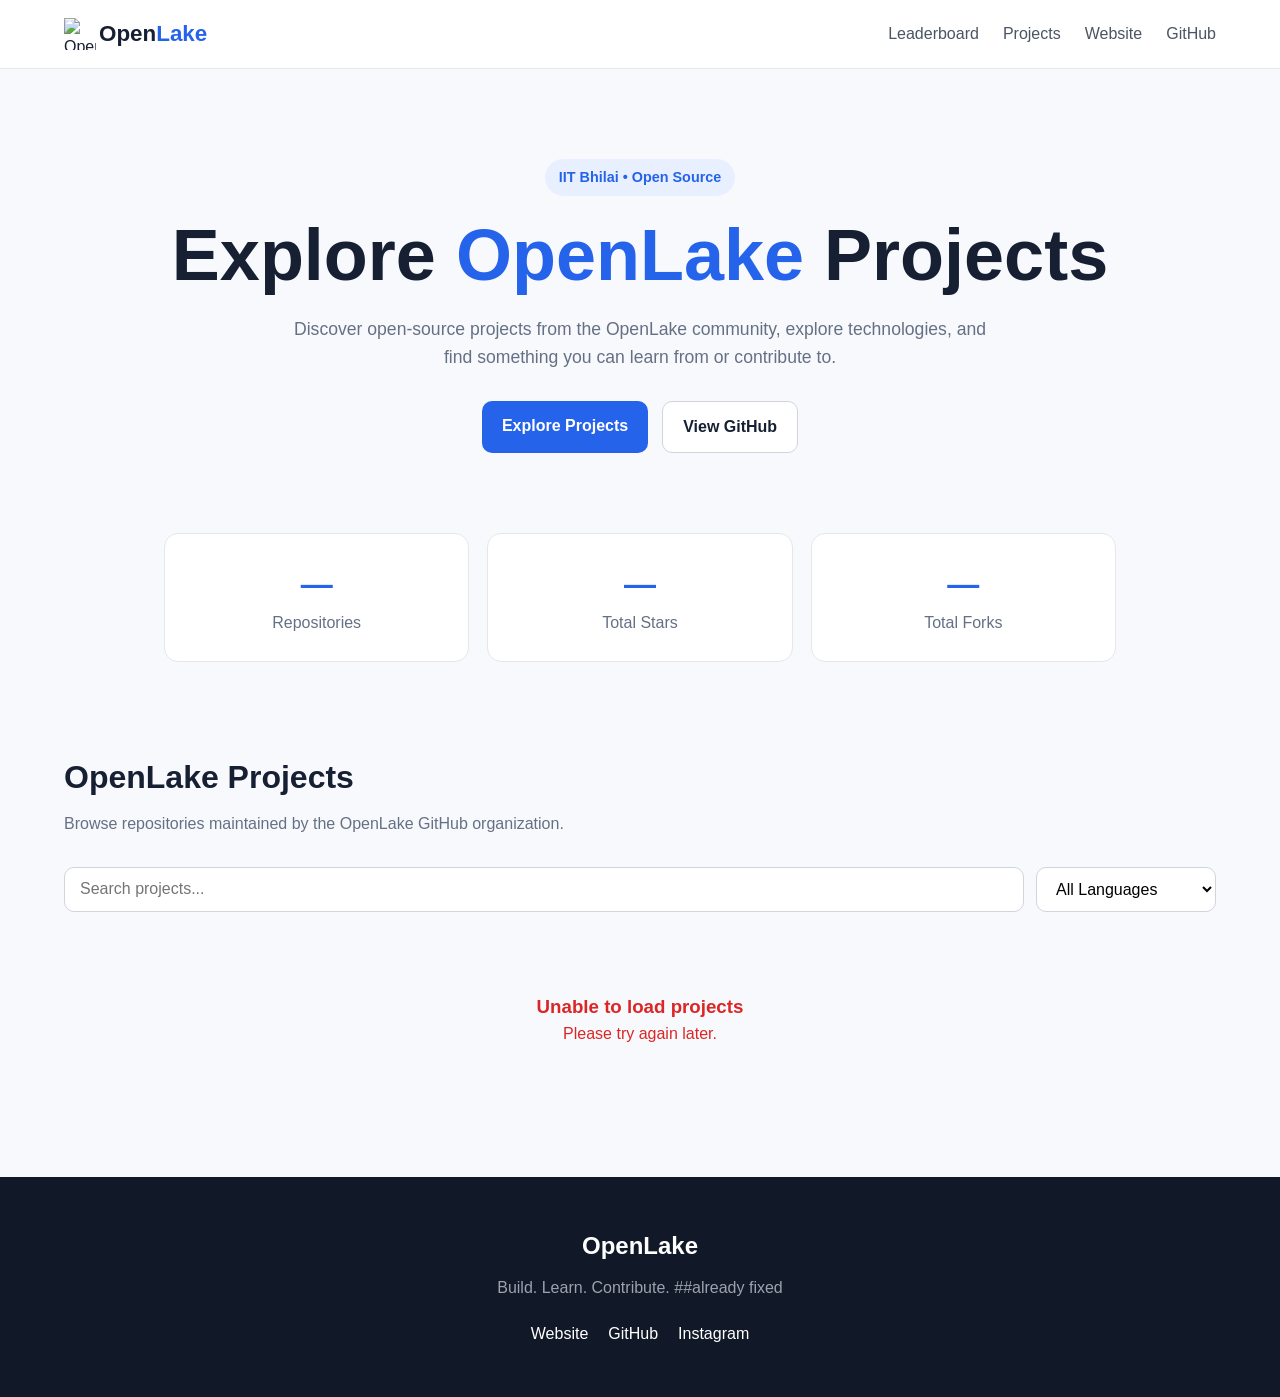
==== index.html @ 9ecad524 "Update index.html" ====
<!DOCTYPE html>
<html lang="en">
<head>
  <meta charset="UTF-8" />
  <meta name="viewport" content="width=device-width, initial-scale=1.0" />

  <meta
    name="description"
    content="Explore OpenLake's open-source projects and discover opportunities to learn, build and contribute."
  />

  <title>OpenLake | Open Source Projects</title>

  <style>
    * {
      box-sizing: border-box;
      margin: 0;
      padding: 0;
    }

    body {
      font-family: Inter, Arial, sans-serif;
      background: #f7f9fc;
      color: #172033;
      line-height: 1.6;
    }

    a {
      text-decoration: none;
      color: inherit;
    }

    .navbar {
      position: sticky;
      top: 0;
      z-index: 100;
      background: rgba(255, 255, 255, 0.95);
      border-bottom: 1px solid #e5e7eb;
      backdrop-filter: blur(10px);
    }

    .nav-container {
      max-width: 1200px;
      margin: auto;
      padding: 16px 24px;
      display: flex;
      align-items: center;
      justify-content: space-between;
    }

    .logo {
      font-size: 1.4rem;
      font-weight: 800;
    }

    .logo span {
      color: #2563eb;
    }

    .nav-links {
      display: flex;
      gap: 24px;
      color: #4b5563;
    }

    .nav-links a:hover {
      color: #2563eb;
    }

    .hero {
      max-width: 1100px;
      margin: auto;
      padding: 90px 24px 60px;
      text-align: center;
      background-color: #f7f9fc;
    }

    .hero-badge {
      display: inline-block;
      padding: 7px 14px;
      border-radius: 999px;
      background: #e8f0ff;
      color: #2563eb;
      font-size: 0.9rem;
      font-weight: 700;
      margin-bottom: 20px;
    }

    .hero h1 {
      font-size: clamp(2.4rem, 6vw, 4.5rem);
      line-height: 1.1;
      margin-bottom: 20px;
    }

    .hero h1 span {
      color: #2563eb;
    }

    .hero p {
      max-width: 700px;
      margin: auto;
      color: #667085;
      font-size: 1.1rem;
    }

    .hero-buttons {
      margin-top: 30px;
      display: flex;
      justify-content: center;
      gap: 14px;
      flex-wrap: wrap;
    }

    .button {
      padding: 12px 20px;
      border-radius: 10px;
      font-weight: 700;
      transition: 0.2s;
    }

    .button-primary {
      background: #2563eb;
      color: white;
    }

    .button-primary:hover {
      background: #1d4ed8;
    }

    .button-secondary {
      background: white;
      border: 1px solid #d1d5db;
    }

    .button-secondary:hover {
      border-color: #dc2626;
      color: #dc2626;
      background: #f0f9ff;
    }

    .stats {
      max-width: 1000px;
      margin: 20px auto 70px;
      padding: 0 24px;
      display: grid;
      grid-template-columns: repeat(3, 1fr);
      gap: 18px;
    }

    .stat {
      background: white;
      padding: 25px;
      text-align: center;
      border: 1px solid #e5e7eb;
      border-radius: 14px;
    }

    .stat-number {
      display: block;
      font-size: 2rem;
      font-weight: 800;
      color: #2563eb;
    }

    .stat-label {
      color: #667085;
    }

    .projects-section {
      max-width: 1200px;
      margin: auto;
      padding: 20px 24px 80px;
    }

    .section-header {
      margin-bottom: 30px;
    }

    .section-header h2 {
      font-size: 2rem;
      margin-bottom: 8px;
    }

    .section-header p {
      color: #667085;
    }

    .controls {
      display: flex;
      gap: 12px;
      margin-bottom: 30px;
      flex-wrap: wrap;
    }

    .search-box,
    .language-filter {
      padding: 12px 15px;
      border: 1px solid #d1d5db;
      border-radius: 10px;
      background: white;
      font-size: 1rem;
    }

    .search-box {
      flex: 1;
      min-width: 240px;
    }

    .language-filter {
      min-width: 180px;
    }

    .projects-grid {
      display: grid;
      grid-template-columns: repeat(3, 1fr);
      gap: 20px;
    }

    .project-card {
      background: white;
      border: 1px solid #e5e7eb;
      border-radius: 16px;
      padding: 22px;
      display: flex;
      flex-direction: column;
      min-height: 260px;
      transition: transform 0.2s, box-shadow 0.2s;
    }

    .project-card:hover {
      transform: translateY(-4px);
      box-shadow: 0 10px 30px rgba(0, 0, 0, 0.08);
    }

    .project-card h3 {
      margin-bottom: 10px;
      font-size: 1.2rem;
    }

    .project-description {
      color: #667085;
      font-size: 0.95rem;
      flex: 1;
      margin-bottom: 20px;
    }

    .project-meta {
      display: flex;
      gap: 15px;
      margin-bottom: 18px;
      color: #667085;
      font-size: 0.9rem;
    }

    .language {
      font-weight: 700;
      color: #2563eb;
    }

    .project-link {
      display: inline-block;
      text-align: center;
      padding: 10px;
      border-radius: 8px;
      background: #eff6ff;
      color: #2563eb;
      font-weight: 700;
    }

    .project-link:hover {
      background: #dbeafe;
    }

    .loading,
    .error,
    .empty {
      grid-column: 1 / -1;
      text-align: center;
      padding: 50px;
      color: #667085;
    }

    .error {
      color: #dc2626;
    }

    footer {
      background: #111827;
      color: white;
      padding: 50px 24px;
    }

    .footer-container {
      max-width: 1100px;
      margin: auto;
      text-align: center;
    }

    .footer-container p {
      color: #9ca3af;
      margin: 10px 0 20px;
    }

    .footer-links {
      display: flex;
      justify-content: center;
      gap: 20px;
      flex-wrap: wrap;
    }

    .footer-links a:hover {
      color: #93c5fd;
    }

    #logo_open{
        display: flex;
        align-items: center;
        justify-content: center;
        flex-direction: row;
        gap:3px;
    }


    @media (max-width: 900px) {
      .projects-grid {
        grid-template-columns: repeat(2, 1fr);
      }
    }

    @media (max-width: 650px) {
      .nav-links {
        display: none;
      }

      .stats {
        grid-template-columns: 1fr;
      }

      .projects-grid {
        grid-template-columns: 1fr;
      }

      .hero {
        padding-top: 60px;
      }
    }
  </style>
</head>

<body>

  <nav class="navbar">
    <div class="nav-container">
    <div id="logo_open" >
        <img src="public/favicon.png" alt="OpenLake logo" width="32" height="32">
        <a href="#" class="logo">Open<span>Lake</span></a>
    </div>
    <div class="nav-links">
        <a href="leaderboard.html">Leaderboard</a>
        <a href="#projects">Projects</a>
        <a href="https://openlake.in/" target="_blank" rel="noopener noreferrer">Website</a>
        <a href="https://github.com/OpenLake" target="_blank" rel="noopener noreferrer">GitHub</a>
      </div>
    </div>
  </nav>

  <main>

    <section class="hero">
      <span class="hero-badge">IIT Bhilai • Open Source</span>

      <h1>
        Explore <span>OpenLake</span> Projects
      </h1>

      <p>
        Discover open-source projects from the OpenLake community,
        explore technologies, and find something you can learn from
        or contribute to.
      </p>

      <div class="hero-buttons">
        <a
          class="button button-primary"
          href="#projects"
        >
          Explore Projects
        </a>

        <a
          class="button button-secondary"
          href="https://github.com/OpenLake"
          target="_blank"
          rel="noopener noreferrer"
        >
          View GitHub
        </a>
      </div>
    </section>

    <section class="stats">

      <div class="stat">
        <span
          class="stat-number"
          id="repo-count"
        >
          —
        </span>

        <span class="stat-label">
          Repositories
        </span>
      </div>

      <div class="stat">
        <span
          class="stat-number"
          id="star-count"
        >
          —
        </span>

        <span class="stat-label">
          Total Stars
        </span>
      </div>

      <div class="stat">
        <span
          class="stat-number"
          id="fork-count"
        >
          —
        </span>

        <span class="stat-label">
          Total Forks
        </span>
      </div>

    </section>

    <section
      class="projects-section"
      id="projects"
    >

      <div class="section-header">
        <h2>OpenLake Projects</h2>

        <p>
          Browse repositories maintained by the OpenLake GitHub organization.
        </p>
      </div>

      <div class="controls">

        <input
          type="search"
          id="search"
          class="search-box"
          placeholder="Search projects..."
          aria-label="Search projects"
        />

        <select
          id="language-filter"
          class="language-filter"
          aria-label="Filter by language"
        >
          <option value="all">
            All Languages
          </option>
        </select>

      </div>

     <div
       id="projects-grid"
       class="projects-grid"
     >
        <div class="loading">
          Loading OpenLake projects...
        </div>
      </div>

    </section>

  </main>

  <footer>

    <div class="footer-container">

   <h2>OpenLake</h2>

       <p>
        Build. Learn. Contribute. ##already fixed
      </p>

      <div class="footer-links">

        <a
          href="https://openlake.in/"
          target="_blank"
          rel="noopener noreferrer"
        >
          Website
        </a>

         <a
          href="https://github.com/OpenLake"
          target="_blank"
          rel="noopener noreferrer"
        >
          GitHub
        </a>

        <a
          href="https://www.instagram.com/openlake_iitbhilai/"
          target="_blank"
          rel="noopener noreferrer"
        >
          Instagram
        </a>

      </div>

    </div>

  </footer>

  <script>

    const API_URL =
      "https://api.github.com/orgs/OpenLake/repos?per_page=100";

    let repositories = [];

    const grid =
      document.getElementById("projects-grid");

    const searchInput =
      document.getElementById("search");

    const languageFilter =
      document.getElementById("language-filter");

    async function loadRepositories() {

      try {

        const response =
          await fetch(API_URL);

        if (!response.ok) {
          throw new Error(
            "Unable to fetch repositories."
          );
        }

        repositories =
          await response.json();

        repositories.sort(
          (a, b) =>
            a.stargazers_count === b.stargazers_count
              ? a.name.localeCompare(b.name)
              : b.stargazers_count -
                a.stargazers_count
        );

        updateStats();

        populateLanguages();

        renderRepositories();

      } catch (error) {

        console.error(error);

        grid.innerHTML = `
          <div class="error">
            <h3>Unable to load projects</h3>
            <p>
              Please try again later.
            </p>
          </div>
        `;

      }

    }

    function updateStats() {

      const totalStars =
        repositories.reduce(
          (total, repo) =>
            total + repo.stargazers_count,
          0
        );

      const totalForks =
        repositories.reduce(
          (total, repo) =>
            total + repo.forks_count,
          0
        );

      document.getElementById(
        "repo-count"
      ).textContent =
        repositories.length;

      document.getElementById(
        "star-count"
      ).textContent =
        totalStars;

      document.getElementById(
        "fork-count"
      ).textContent =
        totalForks;

    }

    function populateLanguages() {

      const languages =
        [
          ...new Set(
            repositories
              .map(repo => repo.language)
              .filter(Boolean)
          )
        ]
        .sort();

      languages.forEach(
        language => {

          const option =
            document.createElement(
              "option"
            );

          option.value =
            language;

          option.textContent =
            language;

          languageFilter.appendChild(
            option
          );

        }
      );

    }

    function renderRepositories() {

      const searchTerm =
        searchInput.value
          .toLowerCase()
          .trim();

      const selectedLanguage =
        languageFilter.value;

      const filtered =
        repositories.filter(repo => {

          const matchesSearch =
            repo.name
              .toLowerCase()
              .includes(searchTerm) ||
            (repo.description || "")
              .toLowerCase()
              .includes(searchTerm);

          const matchesLanguage =
            selectedLanguage === "all" ||
            repo.language === selectedLanguage;

          return (
            matchesSearch &&
            matchesLanguage
          );

        });

      if (filtered.length === 0) {

        grid.innerHTML = `
          <div class="empty">
            <h3>No projects found</h3>
            <p>
              Try another search or language.
            </p>
          </div>
        `;

        return;
      }

      grid.innerHTML =
        filtered
          .map(createRepositoryCard)
          .join("");

    }

    function createRepositoryCard(repo) {

      const description =
        repo.description ||
        "No description available.";

      const language =
        repo.language ||
        "Not specified";

      return `
        <article class="project-card">

          <h3>
            ${escapeHTML(repo.name)}
          </h3>

          <p class="project-description">
            ${escapeHTML(description)}
          </p>

          <div class="project-meta">

            <span class="language">
              ${escapeHTML(language)}
            </span>

            <span>
              ⭐ ${repo.stargazers_count}
            </span>

            <span>
              🍴 ${repo.forks_count}
            </span>

          </div>

          <a
            class="project-link"
            href="${escapeHTML(repo.html_url)}"
            target="_blank"
            rel="noopener noreferrer"
          >
            View Repository →
          </a>

        </article>
      `;

    }

    function escapeHTML(value) {

      const div =
        document.createElement("div");

      div.textContent = value;

      return div.innerHTML;

    }

    searchInput.addEventListener(
      "input",
      renderRepositories
    );

    languageFilter.addEventListener(
      "change",
      renderRepositories
    );

    loadRepositories();

  </script>

</body>
</html>
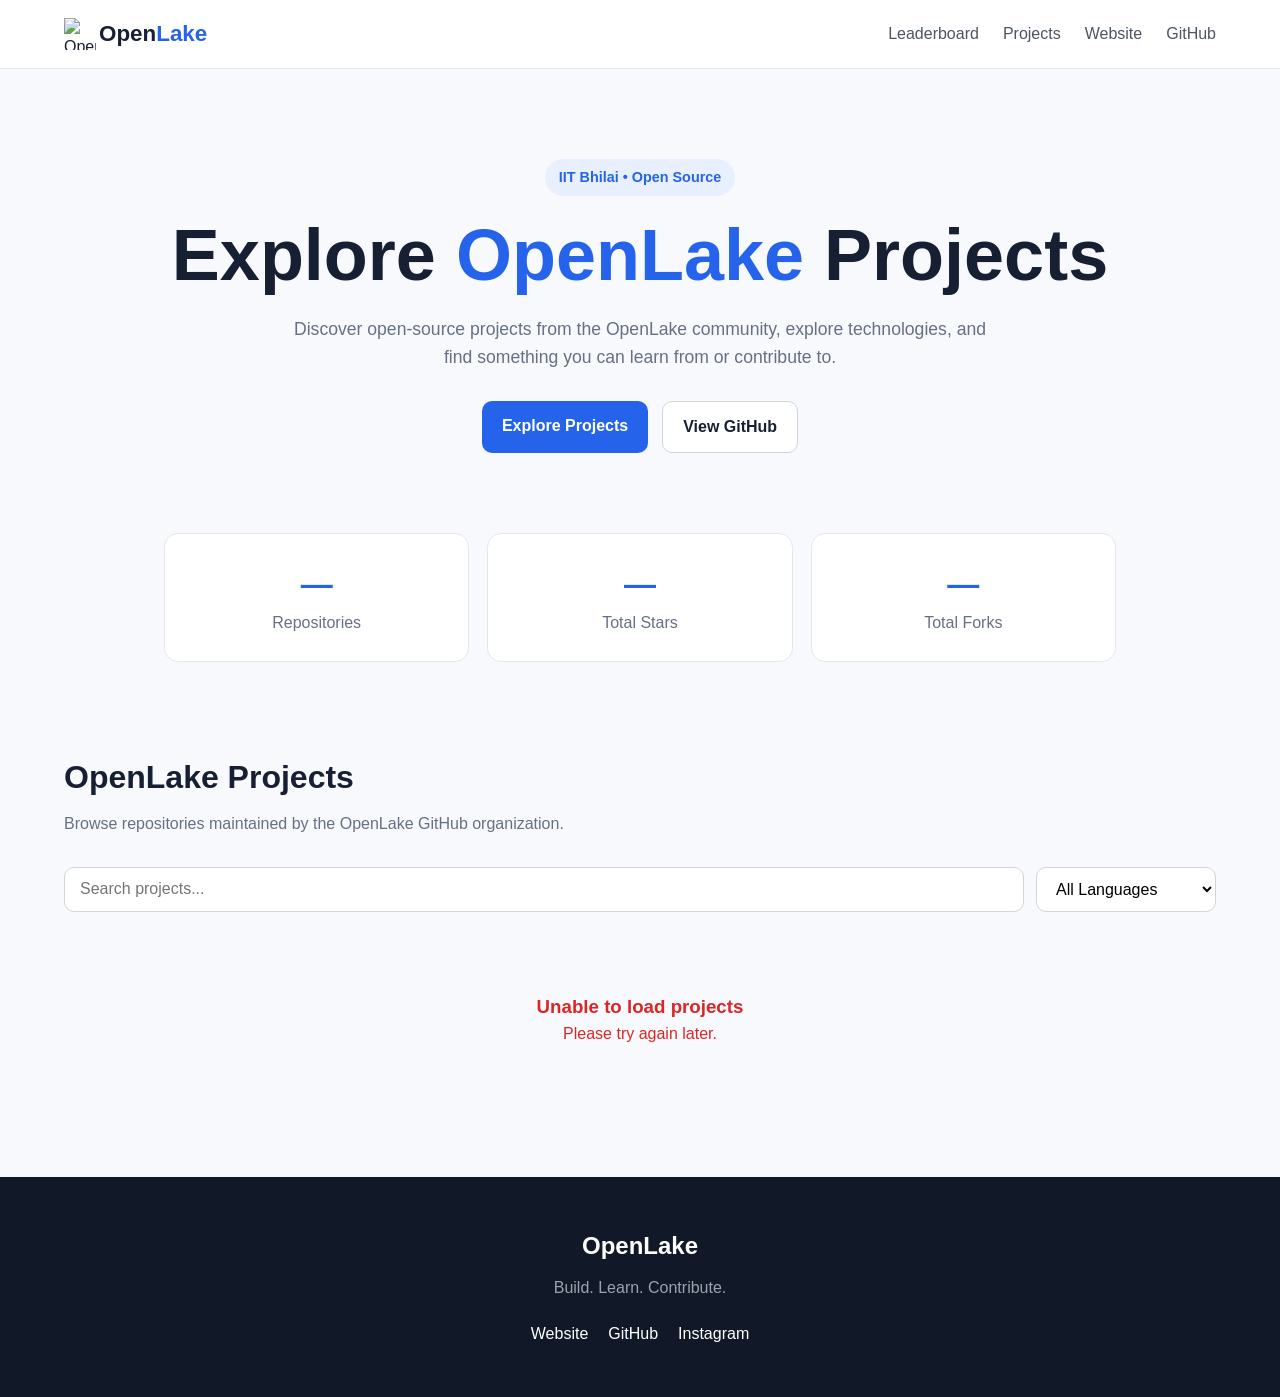
==== commit 1f17e9ab: "Fix project description to use repo.description" ====
--- a/index.html
+++ b/index.html
@@ -496,7 +496,7 @@
    <h2>OpenLake</h2>
 
        <p>
-        Build. Learn. Contribute. ##already fixed
+        Build. Learn. Contribute.
       </p>
 
       <div class="footer-links">
@@ -733,7 +733,7 @@
           </h3>
 
           <p class="project-description">
-            ${escapeHTML(description)}
+            ${escapeHTML(repo.description)}
           </p>
 
           <div class="project-meta">
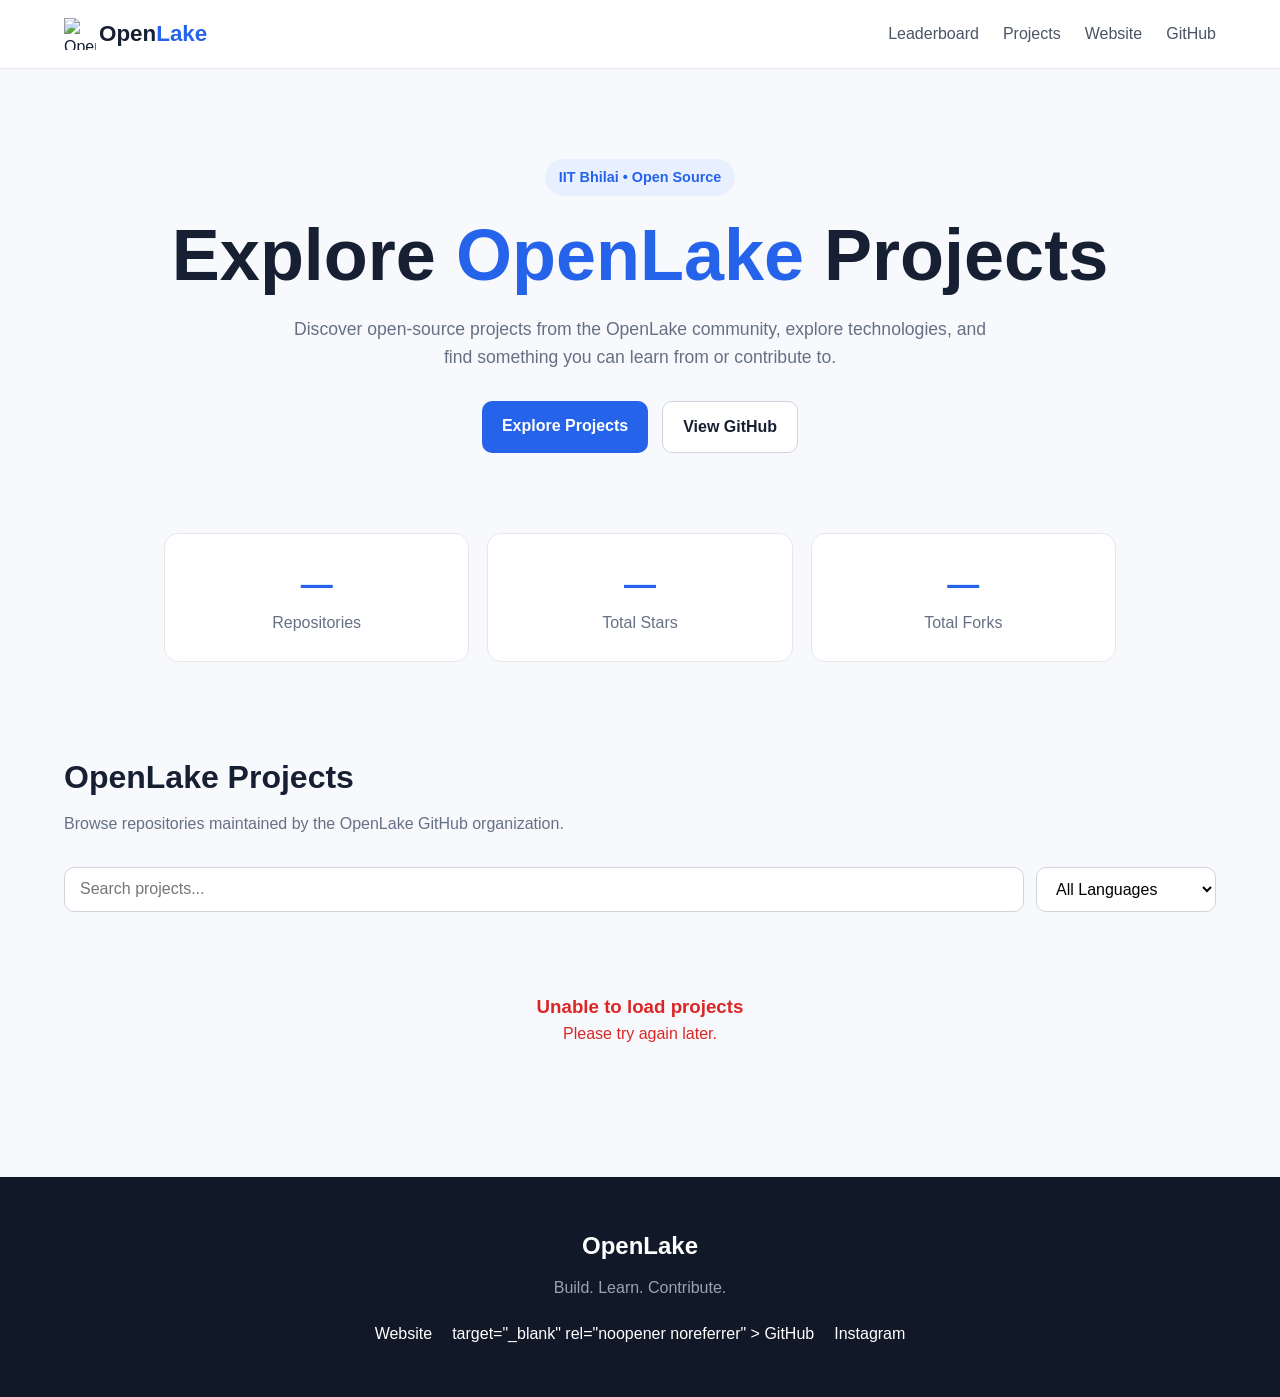
==== commit b449efea: "Fix HTML comment syntax in index.html" ====
--- a/index.html
+++ b/index.html
@@ -511,6 +511,7 @@
 
          <a
           href="https://github.com/OpenLake"
+           <!-- Already fixed -->
           target="_blank"
           rel="noopener noreferrer"
         >
@@ -733,7 +734,7 @@
           </h3>
 
           <p class="project-description">
-            ${escapeHTML(repo.description)}
+            ${escapeHTML(description)}
           </p>
 
           <div class="project-meta">
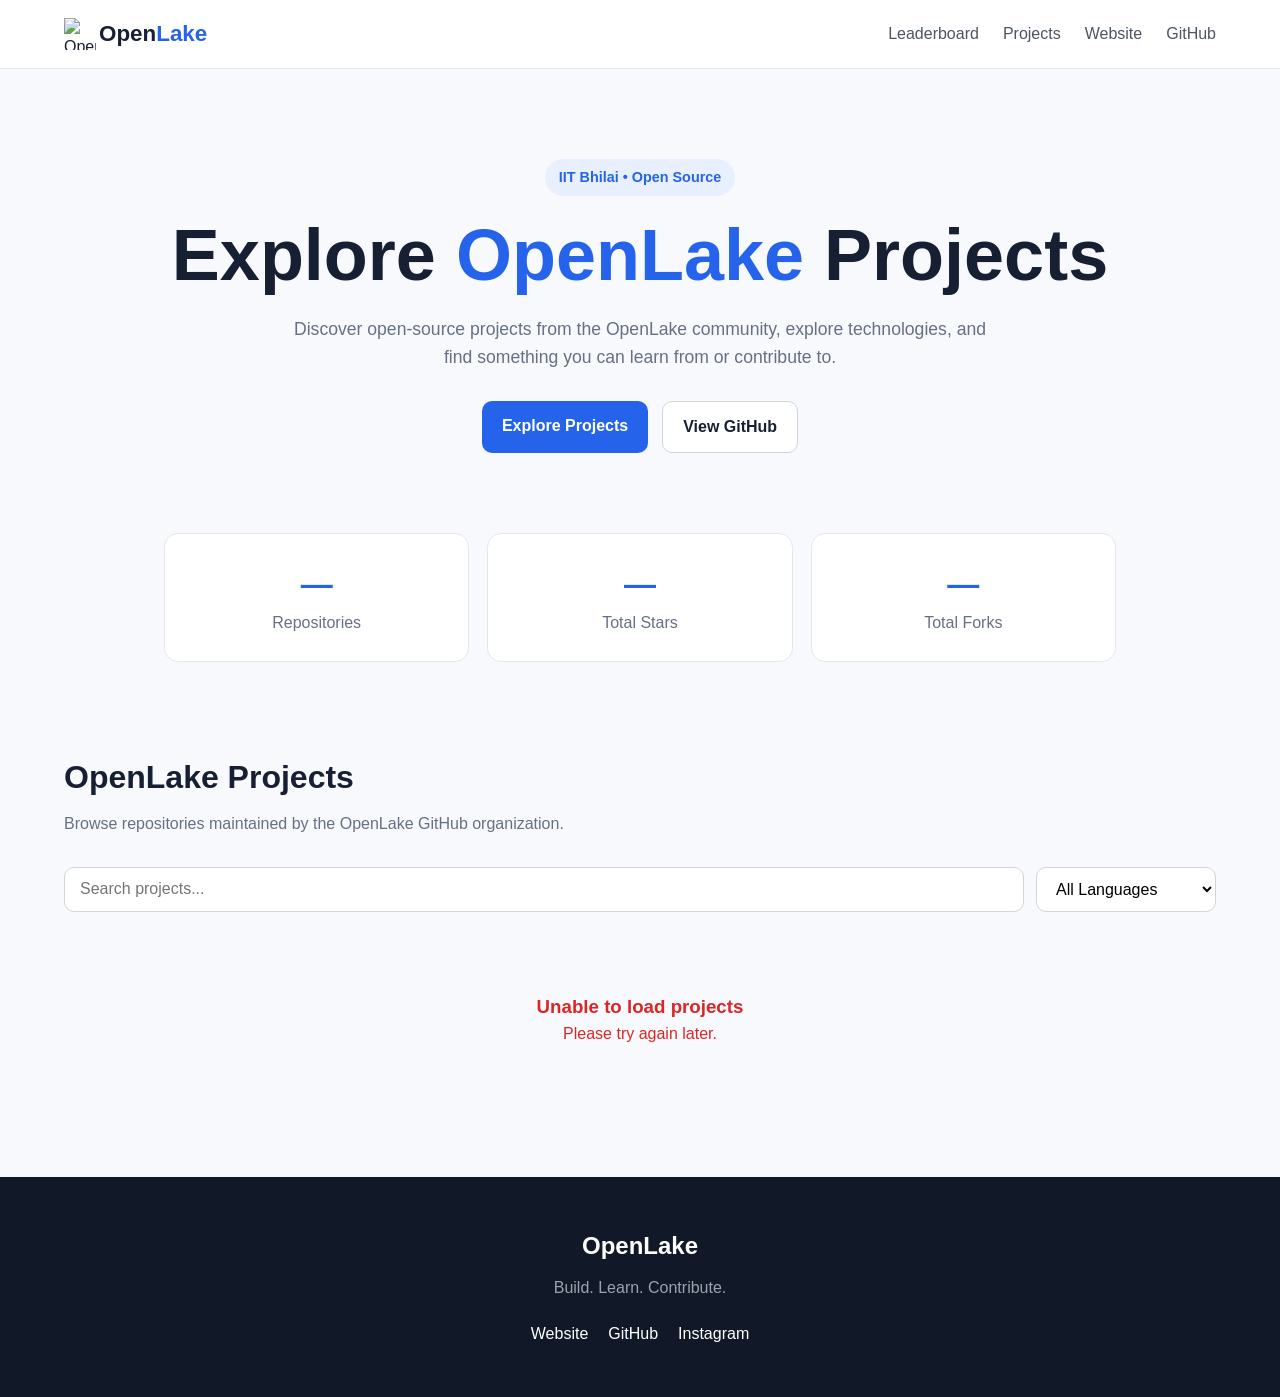
==== commit 4c621216: "Merge pull request #211 from iramanjangra/main Remove unused json import from contributor_stats.py" ====
--- a/index.html
+++ b/index.html
@@ -511,7 +511,6 @@
 
          <a
           href="https://github.com/OpenLake"
-           <!-- Already fixed -->
           target="_blank"
           rel="noopener noreferrer"
         >
@@ -734,7 +733,7 @@
           </h3>
 
           <p class="project-description">
-            ${escapeHTML(description)}
+            ${escapeHTML(repo.description)}
           </p>
 
           <div class="project-meta">
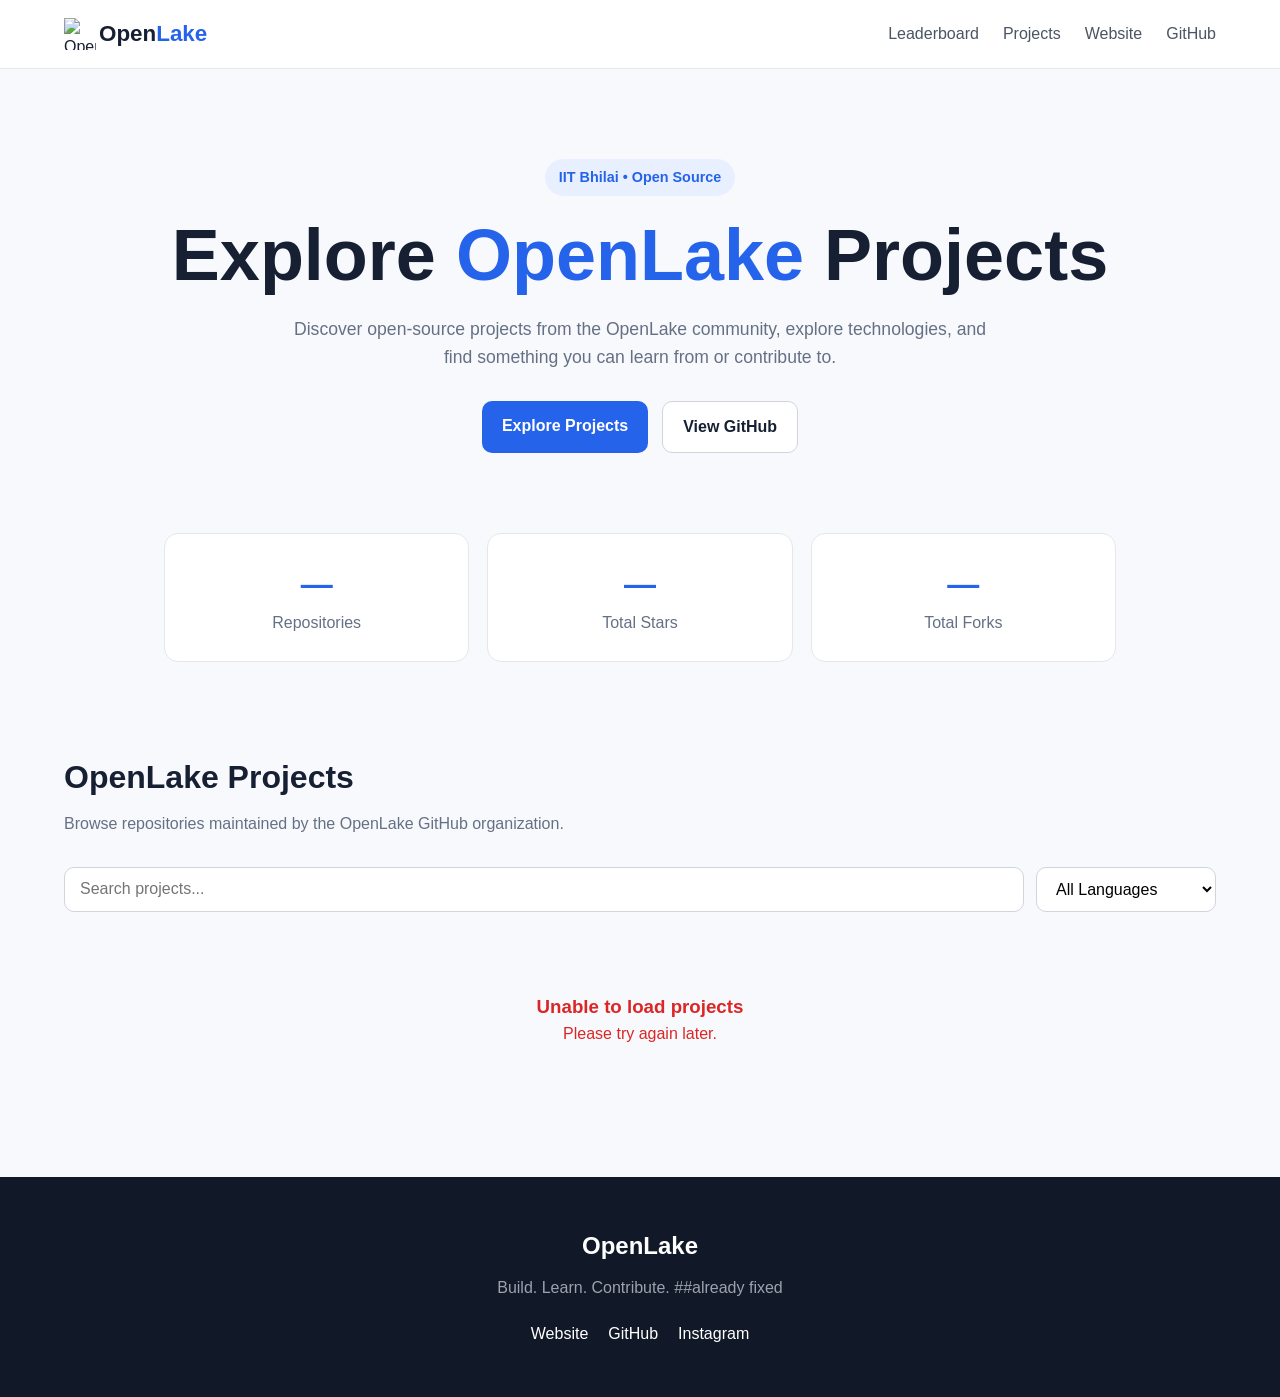
==== commit e192851e: "Merge pull request #243 from MANVIK176/patch-2 Update index.html" ====
--- a/index.html
+++ b/index.html
@@ -496,7 +496,7 @@
    <h2>OpenLake</h2>
 
        <p>
-        Build. Learn. Contribute.
+        Build. Learn. Contribute. ##already fixed
       </p>
 
       <div class="footer-links">
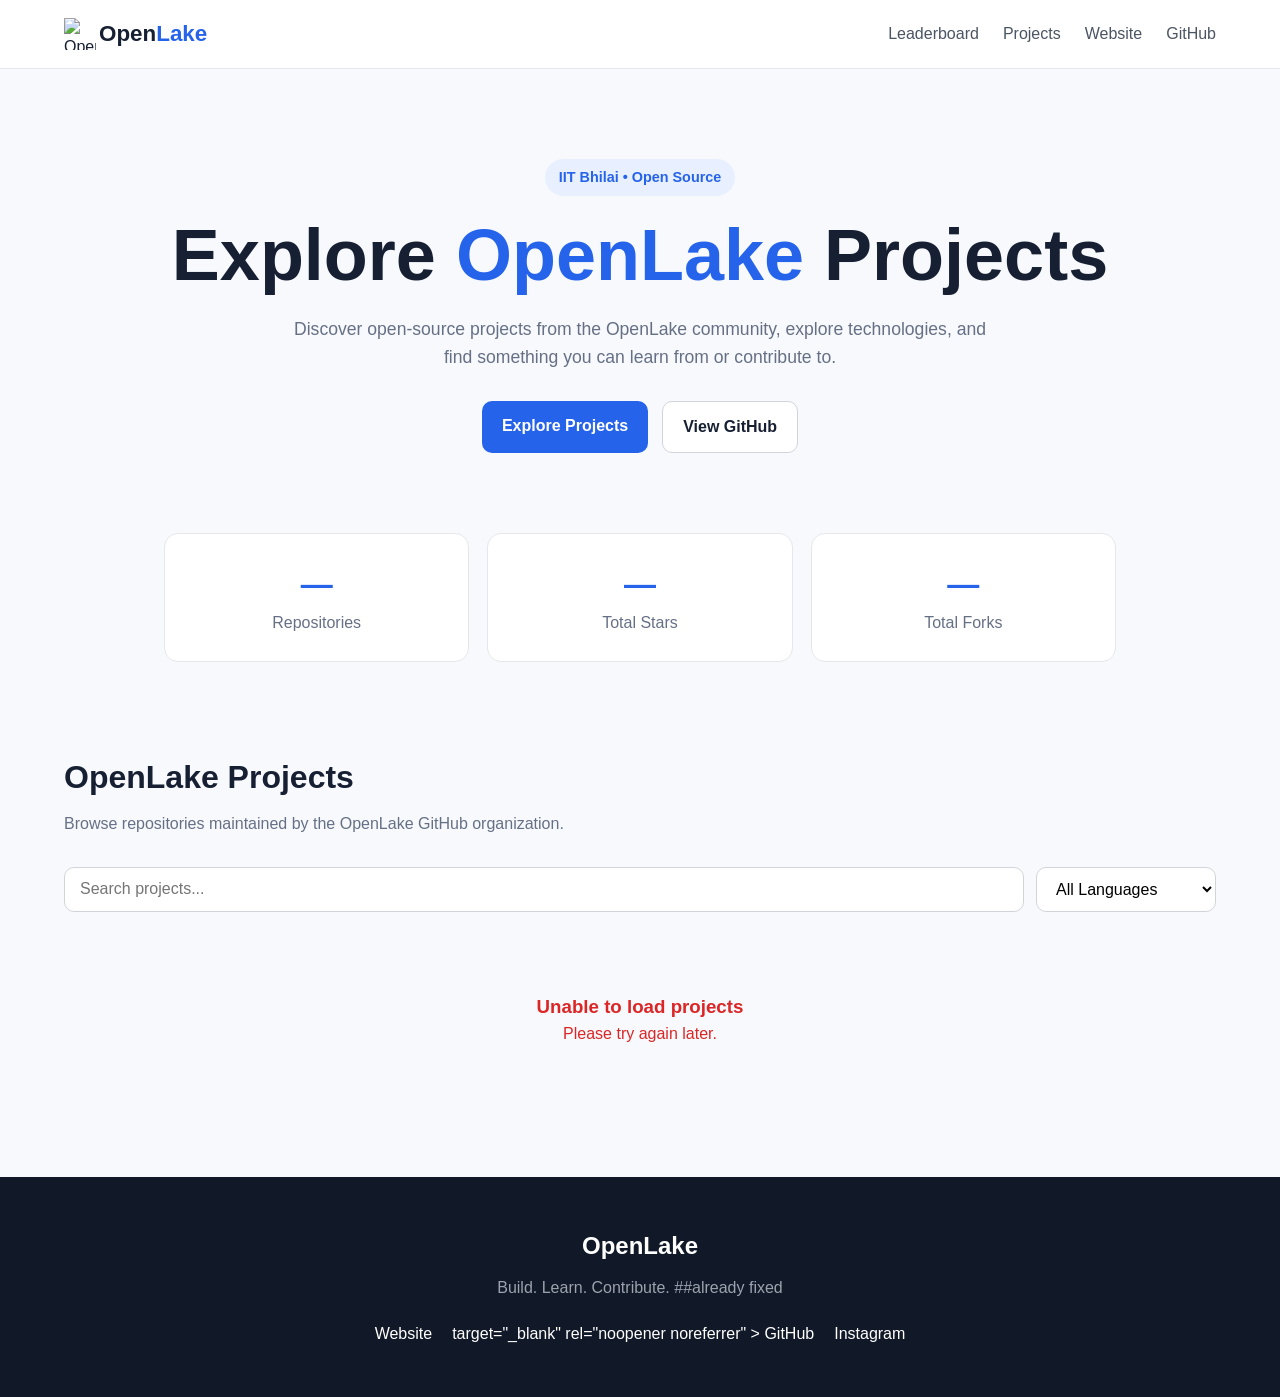
==== commit 82d09083: "Merge branch 'main' into main" ====
--- a/index.html
+++ b/index.html
@@ -511,6 +511,7 @@
 
          <a
           href="https://github.com/OpenLake"
+           <!-- Already fixed issue#97 -->
           target="_blank"
           rel="noopener noreferrer"
         >
